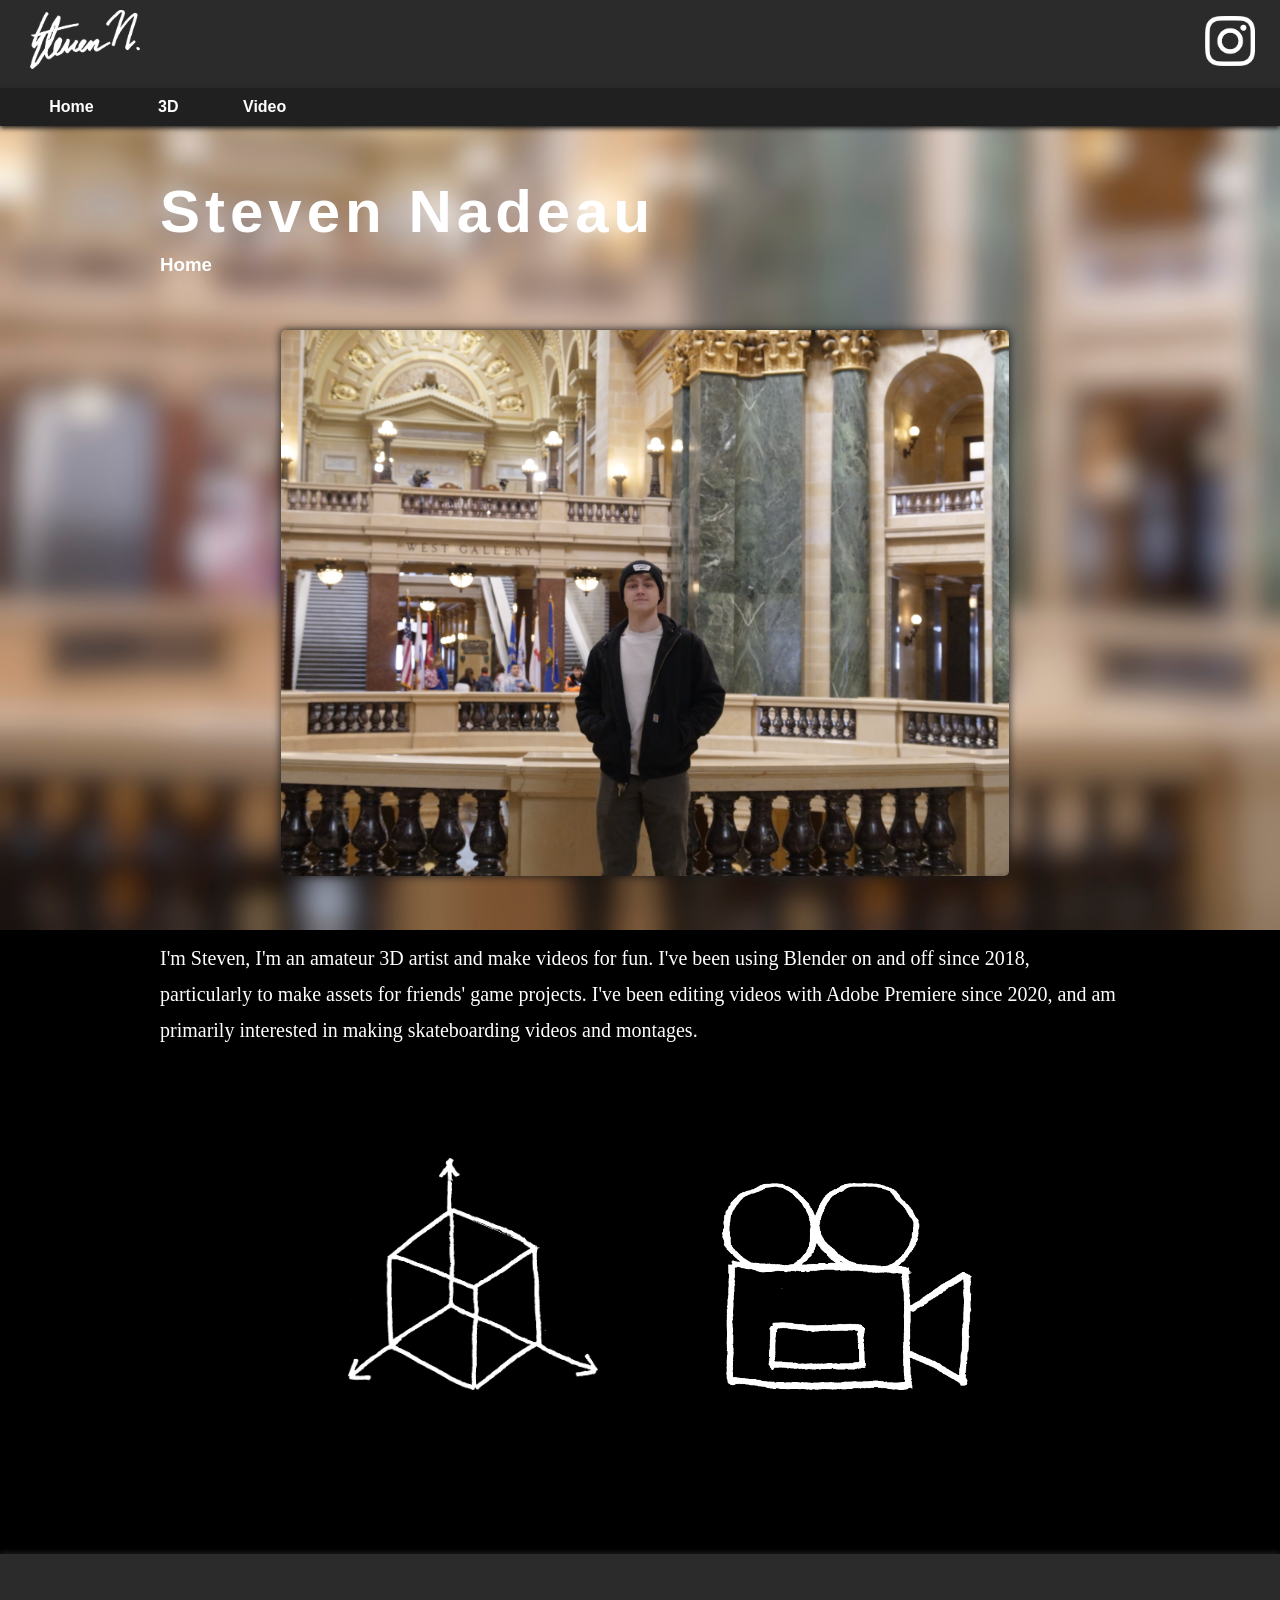
==== index.html @ 9f86519c "Add files via upload" ====
<!doctype html>
<html>
<head>
<meta charset="utf-8">
<title>Index</title>
<link href="css/stylesheet.css" type="text/css" rel="stylesheet"/>
<!--Get font from Google-->
</head>

<body class="page_home">
<!--Navbar-->
<div class="nav_top_bar">

	<div class="nav_top_buttons">
		<ul>
			<li><a href="https://www.instagram.com/cantaslope?igsh=d3NzeWwzNGs1cnVl&utm_source=qr" target="_blank"><img src="images/logo_instagram.png" alt="instagram logo link"/></a></li>
		</ul>
	</div>
	<div class="nav_top_logo glow_orange">
		<img src="images/signature.png" alt="logo"/>
	</div>
</div>
	
	<div class="nav"> 
		<ul>
			<li><a href="index.html">Home</a></li>
			<li><a href="showcase_3d.html">3D</a></li>
			<li><a href="showcase_video.html">Video</a></li>
		</ul>
	</div>

<div class="header">
	<h1>Steven Nadeau</h1>
	<h3>Home</h3>
</div>

<div class="frontpage_images">
	<div class="portrait">
	<img src="images/pic_steven.jpg" alt="Picture of Steven"/>
	</div>
</div>
	
<div class="about about_home_margin fade">
	<p>I'm Steven, I'm an amateur 3D artist and make videos for fun. I've been using Blender on and off since 2018, particularly to make assets for friends' game projects. I've been editing videos with Adobe Premiere since 2020, and am primarily interested in making skateboarding videos and montages.</p>
</div>

<div class="page_button_icons fade">
	<ul>
		<li><a href="showcase_3d.html"><img src="images/icon-3d.png" alt="3d icon"/></a></li>
		<li><a href="showcase_video.html"><img src="images/icon-video.png" alt="video icon"/></a></li>
	</ul>	
</div>

<div class="footer"></div>
</body>

</html>
---- css/stylesheet.css ----
@charset "utf-8";
/* CSS Document */

body{
	background-color: #000000;
	font-family: Gotham, "Helvetica Neue", Helvetica, Arial, "sans-serif";
	color: #000;
	width:100%;
	margin: 0px auto;
	padding: 0px;
	}

/*Home page body, with fixed background image*/
.page_home{
	background-image: url("../images/pic_steven_blurred.jpg");
	background-attachment: fixed;
	background-repeat:no-repeat;
	background-size:cover;
	background-position: center;
	min-height: 500px;	
	}

/*Navbar above buttons on default page*/
.nav_top_bar{
	background-color: #2B2B2B;
	width: 100%;
	padding: 0px;
	margin: auto;
	position: relative;
	}
.nav_top_bar div{
	display: inline;
	}
.nav_top_logo img{
	filter:invert(100%);
	width: 110px;
	height: auto;
	margin-left: 30px;
	margin-bottom: 15px;
	margin-top: 10px;
	}
.nav_top_buttons ul{
	list-style-type: none;
	display: inline;
	text-align: right;
	float: right;
	margin-bottom: -60px;
	}
.nav_top_buttons li{
	display: inline;
	padding: 10px;
	padding-right: 25px;
	}
.nav_top_buttons img{
	width: 50px;
	margin: auto;
	}
.nav_top_buttons img:hover{
	filter: invert(25%);
	transform: scale(1.1)
	}

/*Navbar buttons*/
.nav{
	z-index: 10;
	margin-left:auto;
	width: 100%;
	padding: 0px;
	margin: auto;
	position: sticky;
	top: 0;
	box-shadow: 0 2px 5px #1A1A1A;
	}
.nav ul{
	list-style-type: none;
	margin: 0;
	padding: 0;
	width: 98.5%;
	background-color: #212020;
	padding-left: 1.5%;
	}
.nav li{
	display: inline-block;
	padding: 10px;
	}
.nav a{
	border: 0px solid #000;
	padding: 20px;
	align-content: center;
	color:#FFFFFF;
	text-decoration: none;
	font-weight: 600;
	font-family: Gotham, "Helvetica Neue", Helvetica, Arial, "sans-serif";
	}
.nav li:hover{
	background-color: #353535;
	box-shadow: 0 0 10px #1A1A1A;
	}
.nav li:active{
	transform: scale(1.1)
	}

/*Page header, including name and page titles*/
.header{
	align-self: center;
	width: 960px;
	padding: 10px;
	margin: auto;
	margin-bottom: 15px;
	}
.header h1{
	color: #FFFFFF;
	letter-spacing: 5px;
	font-size: 60px;
	margin-bottom: -10px;
	}
.header h3{
	color: #FFFFFF;
	}

/*Main images displayed on front page*/
.frontpage_images{
	position: relative;
	width: 960px;
	padding: 10px;
	margin: auto;
	text-align: center;
	}
.portrait{
	z-index: 0;
	position: absolute;
	margin: auto;
	}
.portrait img{
	width: 75%;
	height: auto;
	box-shadow: 0 0 8px #1A1A1A;
	border-radius: 5px;
	}

/*About me box*/
.about {
	margin-top: 100px;
	margin-bottom: 100px;
	width: 960px;
	margin-right: auto;
	margin-left: auto;
	}
.about_home_margin{
	margin-top: 600px;
	}
.about p{
	font-size: 20px;
	line-height: 1.8em;
	font-family: Cambria, "Hoefler Text", "Liberation Serif", Times, "Times New Roman", "serif";
	color: white;
	}

/*3D and Video icon buttons*/
.page_button_icons{
	width: 960px;
	margin: 10px auto;
	margin-bottom: 100px;
	margin-top: -50px;
	text-align: center;
	}
.page_button_icons li{
	display: inline-block;
	padding: 60px;
	}
.page_button_icons a{
	font-family: Cambria, "Hoefler Text", "Liberation Serif", Times, "Times New Roman", "serif";
	color: #FFF;
	text-decoration: none;
	position: relative;
	}
.page_button_icons img{
	width: 250px;
	filter: invert(100%);
	}
.page_button_icons img:hover{
	transform: scale(1.1);
	filter: invert(75%);
	}

/*Configure body for video page*/
.page_video{
	background-image: url("../images/thumbnail_short_day_blurred.jpg");
	background-attachment: fixed;
	background-repeat:no-repeat;
	background-size:cover;
	background-position: center;
	min-height: 500px;
	}

/*Main showcase video*/
.page_video video{
	box-shadow: 0 0 8px #1A1A1A;
	border-radius: 5px;
	width: 720px;
	height: auto;
	vertical-align: middle;
	margin-bottom:-45px;
	}
.video_title{
	width: 60%;
	margin-bottom: 30px;
	filter: invert(100%)
	}

/*Video showcase with youtube iframe and */
.video_showcase{
	width: 90%;
	display: block;
	margin: auto;
	overflow: auto;
	}
.video_embed{
	width: 48%;
	height: 100%;
	display: inline-block;
	text-align: center;
	vertical-align: middle;
	margin-left: 5px;
	overflow-y: visible;
	}
.video_embed iframe{
	/*width: 840px;
	min-height: 472.5px;*/
	width: 90%;
	min-height: 350px;
	border-style: none;
	box-shadow: 0 0 8px #1A1A1A;
	border-radius: 5px;
	}
.video_desc{
	display: inline-block;
	width: 48%;
	margin-right: 5px;
	}
.desc_right{
	float: right;
	}
.desc_left{
	float: left;
	}
.video_desc p{
	font-size: 20px;
	line-height: 1.8em;
	font-family: Cambria, "Hoefler Text", "Liberation Serif", Times, "Times New Roman", "serif";
	color: white;
	text-align: justify;
	}
.video_desc h2{
	text-align: center;
	color: #FFFFFF;
	letter-spacing: 2px;
	font-size: 30px;
	}

/*Configure body for 3D page*/
.page_3d{
	background-image: url("../images/les_paul_1_blurred.png");
	background-attachment: fixed;
	background-repeat:no-repeat;
	background-size:cover;
	background-position: center;
	min-height: 500px;
	}
.sketchfab-embed-wrapper{
	text-align: center;
	margin: auto;
	margin-bottom: 30px;
	}
.sketchfab-embed-wrapper iframe{
	width: 860px;
	height: 500px;
	box-shadow: 0 0 8px #1A1A1A;
	border-radius: 5px;
	}
.model_showcase{
	width: 90%;
	display: block;
	margin: auto;
	overflow: auto;
	}
.model_image{
	width: 48%;
	height: 100%;
	display: inline-block;
	text-align: center;
	vertical-align: middle;
	margin-left: 5px;
	overflow-y: visible;
	}
.model_image img{
	width: 90%;
	min-height: auto;
	border-style: none;
	box-shadow: 0 0 8px #1A1A1A;
	border-radius: 5px;
	}
.model_image video{
	width: 85%;
	min-height: auto;
	border-style: none;
	box-shadow: 0 0 8px #1A1A1A;
	border-radius: 5px;
	margin-top: 20px;
	}
.model_desc{
	display: inline-block;
	width: 48%;
	margin-right: 5px;
	}
.desc_right{
	float: right;
	}
.model_desc p{
	font-size: 20px;
	line-height: 1.8em;
	font-family: Cambria, "Hoefler Text", "Liberation Serif", Times, "Times New Roman", "serif";
	color: white;
	text-align: justify;
	}
.model_desc h2{
	text-align: center;
	color: #FFFFFF;
	letter-spacing: 2px;
	font-size: 30px;
	}


/*White dividing line*/
.divider_white{
	display: block;
	text-align: center;
	margin: auto;
	margin-top: 75px;
	margin-bottom: 75px;
	background-color: white;
	height: 5px;
	width: 60%;
	box-shadow: 0px 0px 1px #1A1A1A;
	}

/*Page footer*/
.footer{
	width: 100%;
	display: block;
	text-align: center;
	margin: auto;
	background-color: #2B2B2B;
	height: 100px;
	box-shadow: 0 -2px 5px #1A1A1A;
	margin-top: 100px;
	}

/*Text fade in effect*/
@keyframes fade{
	0% {opacity: 0;}
	50% {opacity: 65;}
	100% {opacity: 100;}
}
.fade {
	animation: fade linear both;
	animation-timeline: view();
	animation-range: entry 10% cover 60%;
	}

/*Image glowing effect for logo*/
.glow_yellow img:hover{
	filter: invert(100%) drop-shadow(1px 1px 4px #FDC73D);
	}
.glow_green img:hover{
	filter: invert(100%) drop-shadow(1px 1px 4px #7CE14D);
	}
.glow_blue img:hover{
	filter: invert(100%) drop-shadow(1px 1px 4px #42B3FF);
	}
.glow_orange img:hover{
	filter: invert(100%) drop-shadow(1px 1px 4px #EA6E00);
	}

/*Display div borders in red and blue for development*/
.border_display_red{
	border-style: solid;
	border-width: 2px;
	border-color: crimson;
	}
.border_display_blue{
	border-style: solid;
	border-width: 2px;
	border-color: cornflowerblue;
	}
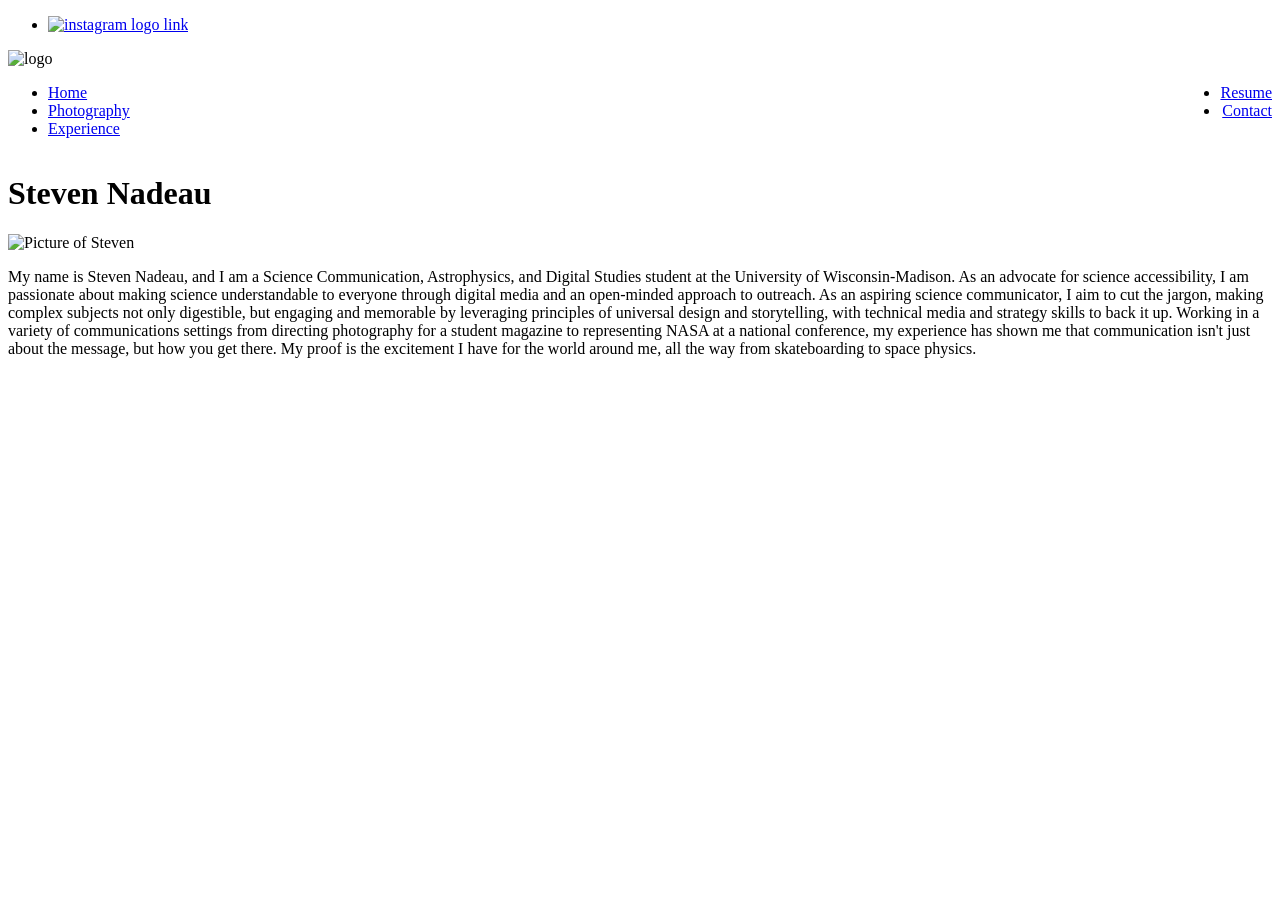
==== commit 3176d55f: "Add files via upload" ====
--- a/index.html
+++ b/index.html
@@ -13,7 +13,7 @@
 
 	<div class="nav_top_buttons">
 		<ul>
-			<li><a href="https://www.instagram.com/cantaslope?igsh=d3NzeWwzNGs1cnVl&utm_source=qr" target="_blank"><img src="images/logo_instagram.png" alt="instagram logo link"/></a></li>
+			<li><a href="https://www.linkedin.com/in/steven-a-nadeau" target="_blank"><img src="images/logo_linkedin.png" alt="instagram logo link"/></a></li>
 		</ul>
 	</div>
 	<div class="nav_top_logo glow_orange">
@@ -21,34 +21,36 @@
 	</div>
 </div>
 	
-	<div class="nav"> 
-		<ul>
+	<div class="nav" style="display: flex; justify-content: space-between;"> 
+		<ul style="text-align: left">
 			<li><a href="index.html">Home</a></li>
-			<li><a href="showcase_3d.html">3D</a></li>
-			<li><a href="showcase_video.html">Video</a></li>
+			<li><a href="page_gallery_photo.html">Photography</a></li>
+			<li><a href="page_experience.html">Experience</a></li>
+		</ul>
+		<ul style="text-align: right; ">
+			<li><a href="page_resume.html">Resume</a></li>
+			<li><a href="page_contact.html">Contact</a></li>
 		</ul>
 	</div>
 
 <div class="header">
 	<h1>Steven Nadeau</h1>
-	<h3>Home</h3>
 </div>
 
-<div class="frontpage_images">
-	<div class="portrait">
-	<img src="images/pic_steven.jpg" alt="Picture of Steven"/>
+<div class="hero">
+	<div class="frontpage_images">
+		<div class="portrait">
+		<img src="images/pic_steven.jpg" alt="Picture of Steven"/>
+		</div>
 	</div>
-</div>
-	
-<div class="about about_home_margin fade">
-	<p>I'm Steven, I'm an amateur 3D artist and make videos for fun. I've been using Blender on and off since 2018, particularly to make assets for friends' game projects. I've been editing videos with Adobe Premiere since 2020, and am primarily interested in making skateboarding videos and montages.</p>
-</div>
-
-<div class="page_button_icons fade">
-	<ul>
-		<li><a href="showcase_3d.html"><img src="images/icon-3d.png" alt="3d icon"/></a></li>
-		<li><a href="showcase_video.html"><img src="images/icon-video.png" alt="video icon"/></a></li>
-	</ul>	
+		
+	<div class="about fade">
+		<p>
+			My name is Steven Nadeau, and I am a Science Communication, Astrophysics, and Digital Studies student at the University of Wisconsin-Madison.
+			As an advocate for science accessibility, I am passionate about making science understandable to everyone through digital media and an open-minded approach to outreach. As an aspiring science communicator, I aim to cut the jargon, making complex subjects not only digestible, but engaging and memorable by leveraging principles of universal design and storytelling, with technical media and strategy skills to back it up.
+			Working in a variety of communications settings from directing photography for a student magazine to representing NASA at a national conference, my experience has shown me that communication isn't just about the message, but how you get there. My proof is the excitement I have for the world around me, all the way from skateboarding to space physics.
+		</p>
+	</div>
 </div>
 
 <div class="footer"></div>
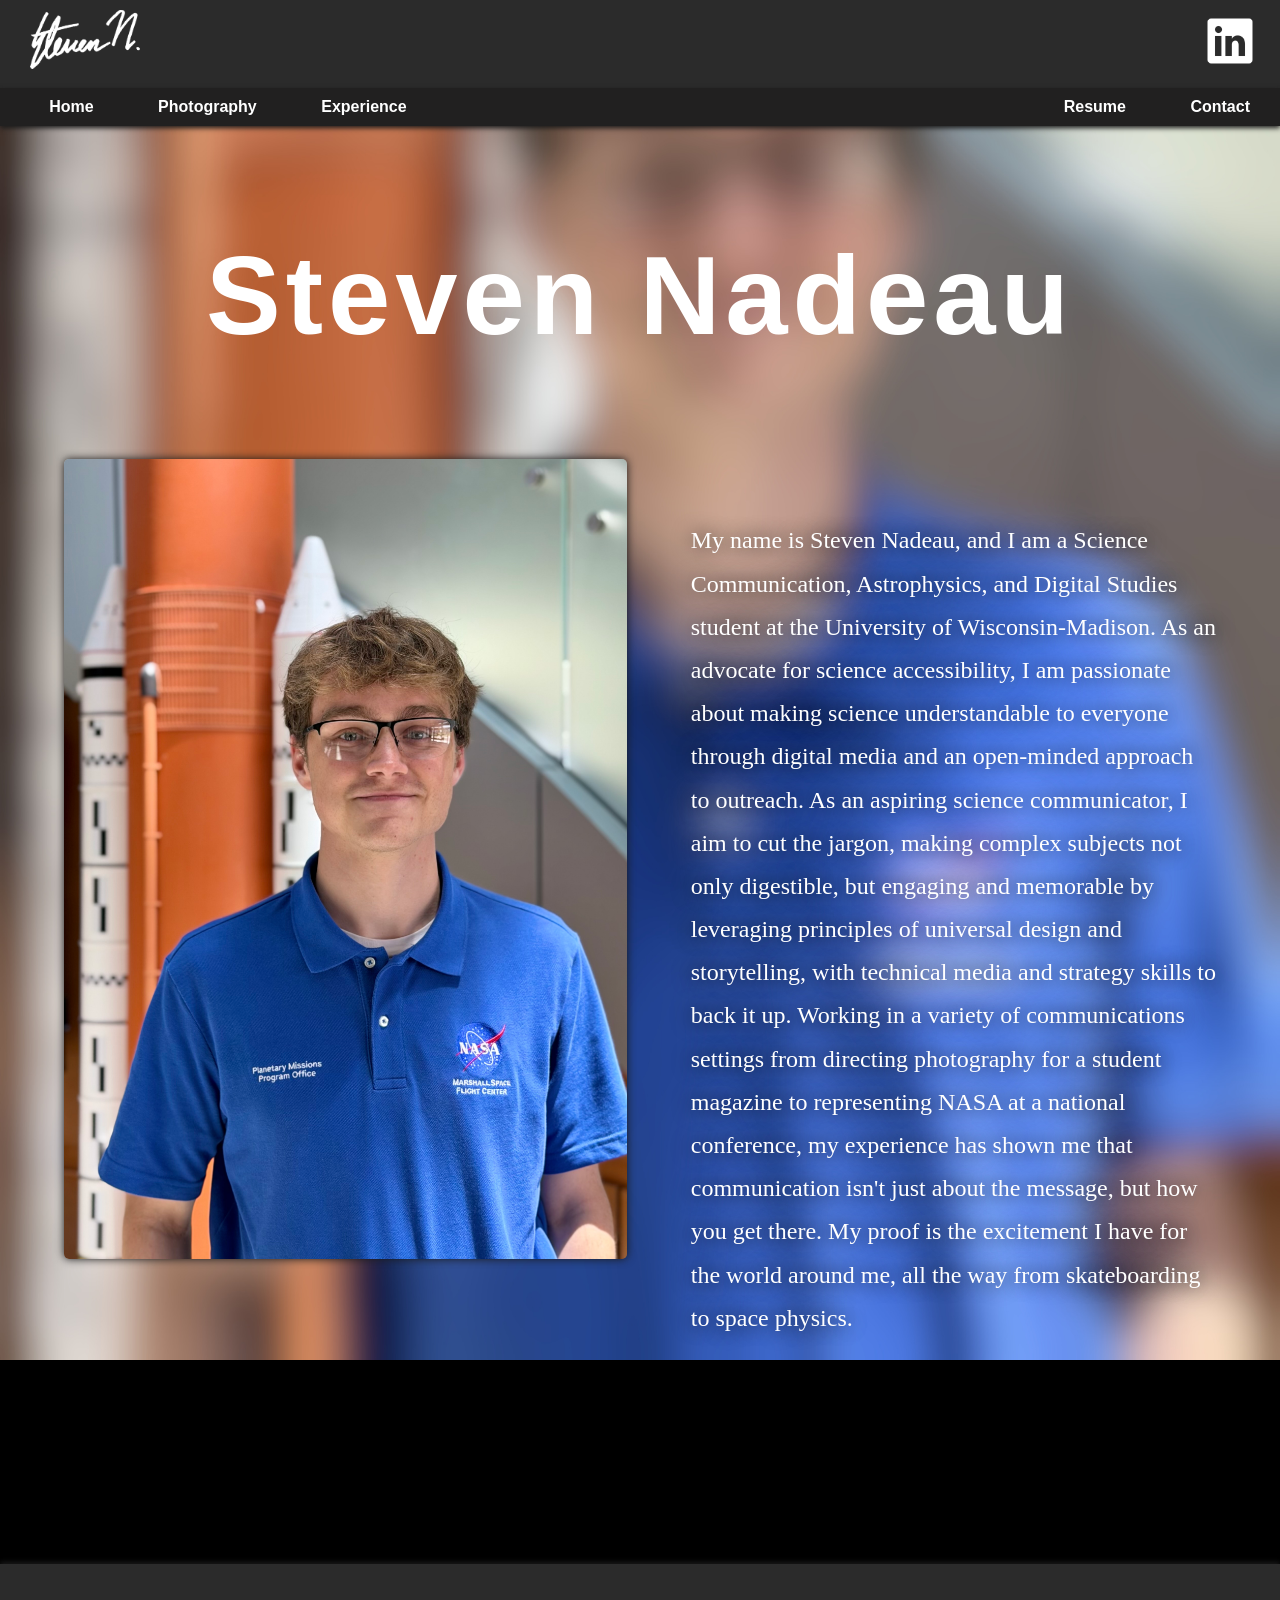
==== commit a6b8c8e5: "update alternative image text" ====
--- a/index.html
+++ b/index.html
@@ -13,11 +13,11 @@
 
 	<div class="nav_top_buttons">
 		<ul>
-			<li><a href="https://www.linkedin.com/in/steven-a-nadeau" target="_blank"><img src="images/logo_linkedin.png" alt="instagram logo link"/></a></li>
+			<li><a href="https://www.linkedin.com/in/steven-a-nadeau" target="_blank"><img src="images/logo_linkedin.png" alt="Linkedin logo link"/></a></li>
 		</ul>
 	</div>
 	<div class="nav_top_logo glow_orange">
-		<img src="images/signature.png" alt="logo"/>
+		<img src="images/signature.png" alt="Steven's signature"/>
 	</div>
 </div>
 	
--- a/css/stylesheet.css
+++ b/css/stylesheet.css
@@ -0,0 +1,462 @@
+@charset "utf-8";
+/* CSS Document */
+
+body{
+	background-color: #000000;
+	font-family: Gotham, "Helvetica Neue", Helvetica, Arial, "sans-serif";
+	color: #000;
+	width:100%;
+	margin: 0px auto;
+	padding: 0px;
+	}
+
+/*Home page body, with fixed background image*/
+.page_home{
+	background-image: url("../images/pic_steven_blurred.jpg");
+	background-attachment: fixed;
+	background-repeat:no-repeat;
+	background-size:cover;
+	background-position: center;
+	min-height: 500px;	
+	}
+
+/*Navbar above buttons on default page*/
+.nav_top_bar{
+	background-color: #2B2B2B;
+	width: 100%;
+	padding: 0px;
+	margin: auto;
+	position: relative;
+	}
+.nav_top_bar div{
+	display: inline;
+	}
+.nav_top_logo img{
+	filter:invert(100%);
+	width: 110px;
+	height: auto;
+	margin-left: 30px;
+	margin-bottom: 15px;
+	margin-top: 10px;
+	}
+.nav_top_buttons ul{
+	list-style-type: none;
+	display: inline;
+	text-align: right;
+	float: right;
+	margin-bottom: -60px;
+	}
+.nav_top_buttons li{
+	display: inline;
+	padding: 10px;
+	padding-right: 25px;
+	}
+.nav_top_buttons img{
+	width: 50px;
+	margin: auto;
+	}
+.nav_top_buttons img:hover{
+	filter: invert(25%);
+	transform: scale(1.1)
+	}
+
+/*Navbar buttons*/
+.nav{
+	z-index: 10;
+	margin-left:auto;
+	width: 100%;
+	padding: 0px;
+	margin: auto;
+	position: sticky;
+	top: 0;
+	box-shadow: 0 2px 5px #1A1A1A;
+	}
+.nav ul{
+	list-style-type: none;
+	margin: 0;
+	padding: 0;
+	width: 98.5%;
+	background-color: #212020;
+	padding-left: 1.5%;
+	}
+.nav li{
+	display: inline-block;
+	padding: 10px;
+	}
+.nav a{
+	border: 0px solid #000;
+	padding: 20px;
+	align-content: center;
+	color:#FFFFFF;
+	text-decoration: none;
+	font-weight: 600;
+	font-family: Gotham, "Helvetica Neue", Helvetica, Arial, "sans-serif";
+	}
+.nav li:hover{
+	background-color: #353535;
+	box-shadow: 0 0 10px #1A1A1A;
+	}
+.nav li:active{
+	transform: scale(1.1)
+	}
+
+/*Page header, including name and page titles*/
+.header{
+	align-self: center;
+	width: 960px;
+	padding: 30px;
+	margin: auto;
+	margin-bottom: 15px;
+	}
+.header h1{
+	color: #FFFFFF;
+	letter-spacing: 5px;
+	font-size: 7rem;
+	margin-bottom: -10px;
+	align-self: center;
+	text-align: center;
+	}
+.header h3{
+	color: #FFFFFF;
+	font-size: 5rem;
+	align-self: center;
+	text-align: center;
+	}
+
+.hero{
+	display: flex;
+	width: 100%;
+}
+/*Main images displayed on front page*/
+.frontpage_images{
+	position: relative;
+	width: 960px;
+	padding: 0px;
+	margin: 5%;
+	text-align: center;
+	}
+.portrait{
+	z-index: 0;
+	position: absolute;
+	margin: auto;
+	}
+.portrait img{
+	width: 100%;
+	height: 800px;
+	box-shadow: 0 0 8px #1A1A1A;
+	border-radius: 5px;
+	}
+
+/*About me box*/
+.about {
+	margin-top: 100px;
+	margin-bottom: 100px;
+	width: 70%;
+	margin-right: 5%;
+	margin-left: 0;
+	}
+
+.about p{
+	font-size: 1.5rem;
+	line-height: 1.8em;
+	font-family: Cambria, "Hoefler Text", "Liberation Serif", Times, "Times New Roman", "serif";
+	color: white;
+	text-shadow: 0px 0px 20px rgba(0, 0, 0.944);
+	}
+
+/*3D and Video icon buttons*/
+.page_button_icons{
+	display: grid;
+	/* Creates 3 columns of equal width; adjusts automatically */
+	grid-template-columns: repeat(2, 1fr); 
+	list-style: none;
+	padding: 0;
+	margin: 0;
+	grid-gap: 15px;
+	}
+.page_button_icons a{
+	font-family: Cambria, "Hoefler Text", "Liberation Serif", Times, "Times New Roman", "serif";
+	color: #FFF;
+	text-decoration: none;
+	position: relative;
+	}
+.page_button_icons img{
+	width: 100%;
+	filter: invert(100%);
+	}
+.page_button_icons img:hover{
+	transform: scale(1.1);
+	filter: invert(75%);
+	}
+
+/*Configure body for video page*/
+.page_video{
+	background-image: url("../images/thumbnail_short_day_blurred.jpg");
+	background-attachment: fixed;
+	background-repeat:no-repeat;
+	background-size:cover;
+	background-position: center;
+	min-height: 500px;
+	}
+
+/*Main showcase video*/
+.page_video video{
+	box-shadow: 0 0 8px #1A1A1A;
+	border-radius: 5px;
+	width: 720px;
+	height: auto;
+	vertical-align: middle;
+	margin-bottom:-45px;
+	}
+.video_title{
+	width: 60%;
+	margin-bottom: 30px;
+	filter: invert(100%)
+	}
+
+/*Video showcase with youtube iframe and */
+.video_showcase{
+	width: 90%;
+	display: block;
+	margin: auto;
+	overflow: auto;
+	}
+.video_embed{
+	width: 48%;
+	height: 100%;
+	display: inline-block;
+	text-align: center;
+	vertical-align: middle;
+	margin-left: 5px;
+	overflow-y: visible;
+	}
+.video_embed iframe{
+	/*width: 840px;
+	min-height: 472.5px;*/
+	width: 90%;
+	min-height: 350px;
+	border-style: none;
+	box-shadow: 0 0 8px #1A1A1A;
+	border-radius: 5px;
+	}
+.video_desc{
+	display: inline-block;
+	width: 48%;
+	margin-right: 5px;
+	}
+.desc_right{
+	float: right;
+	}
+.desc_left{
+	float: left;
+	}
+.video_desc p{
+	font-size: 20px;
+	line-height: 1.8em;
+	font-family: Cambria, "Hoefler Text", "Liberation Serif", Times, "Times New Roman", "serif";
+	color: white;
+	text-align: justify;
+	}
+.video_desc h2{
+	text-align: center;
+	color: #FFFFFF;
+	letter-spacing: 2px;
+	font-size: 30px;
+	}
+
+/*Configure body for 3D page*/
+.page_photo{
+	background-color: rgb(18, 18, 18);
+	background-attachment: fixed;
+	background-repeat:no-repeat;
+	background-size:cover;
+	background-position: center;
+	min-height: 500px;
+	}
+
+.photo_showcase{
+	width: 90%;
+	height: 100%;
+	display: flex;
+	margin: auto;
+	overflow: auto;
+	}
+.photo_image{
+	/*width: 47%;
+	height: 100%;
+	display: inline-block;
+	text-align: center;
+	vertical-align: middle;
+	margin-left: 5px;
+	overflow-y: visible;*/
+	display: flex;
+  	flex-wrap: wrap; /* Allows photos to flow to the next line */
+  	gap: 16px;
+	}
+.photo_image img{
+	/*width: 95%;
+	min-height: auto;
+	border-style: none;
+	box-shadow: 0 0 8px #1A1A1A;
+	border-radius: 5px;*/
+	flex-grow: 1;
+  	height: 200px; /* Constant height allows varying widths */
+  	object-fit: cover;
+	}
+
+
+.media-container {
+	display: flex;
+	flex-wrap: wrap;
+	columns: 200px;
+    column-gap: 1.5rem;
+    height: 100%;
+	width: 1220px;
+    /*max-width: 1300px;*/
+    margin: 0 auto;
+	justify-content: center;
+}
+
+.photo_desc {
+    padding: 1.5rem;
+    display: flex;
+    flex-direction: column;
+    justify-content: center;
+    /* Optional: fixed height to align perfectly with images */
+	margin: 1%;
+	margin-top: -5%;
+	margin-left: 0;
+	height: 300px;
+    width: 500px;
+    object-fit: contain;
+	}
+
+.photo_desc h2 {
+    font-size: 1.4rem;
+    color: #ffffff;
+    margin-bottom: 0.75rem;
+    padding-bottom: 0.25rem;
+	justify-content: center;
+}
+
+.photo_desc p {
+    color: #c0c0d0;
+    font-size: 1.15rem;
+    line-height: 1.5;
+}
+
+/* Prevent elements from breaking mid-column */
+.media-container img,
+.photo_desc {
+    break-inside: avoid;
+    margin-bottom: 1.5rem; /* Creates vertical spacing between items */
+    /*height: auto;*/
+    display: block;
+}
+
+.media-container img {
+	height: 300px;
+    width: auto;
+	/*flex-grow: 1;*/
+    object-fit: contain;
+    border-radius: 8px;
+    transition: transform 0.3s ease, box-shadow 0.3s ease;
+	position: relative;
+}
+
+.image_solo{
+	display: flex;
+	flex-wrap: wrap;
+	columns: 200px;
+    column-gap: 1.5rem;
+    height: 100%;
+	width: 1200px;
+    /*max-width: 1300px;*/
+    margin: 0 auto;
+	justify-content: center;
+}
+
+.image_solo img{
+	height: 800px;
+    width: auto;
+	/*flex-grow: 1;*/
+    object-fit: contain;
+    border-radius: 8px;
+	position: relative;
+}
+
+.media-container img:hover{
+	box-shadow: #060606 0px 13px 27px -5px, #060606 0px 8px 16px -8px;
+	/*margin: calc(10%/6);*/
+	cursor: pointer;
+	z-index: 9999;
+	transform: scale(175%);
+	/* for images on the most left, use a positive value */
+	/* ensures all images on the most left moves slightly to the right so the pictures won't overflowed when zoomed in*/
+}
+
+
+/*White dividing line*/
+.divider_white{
+	display: block;
+	text-align: center;
+	margin: auto;
+	margin-top: 75px;
+	margin-bottom: 75px;
+	background-color: white;
+	height: 5px;
+	width: 60%;
+	box-shadow: 0px 0px 1px #1A1A1A;
+	}
+
+/*Page footer*/
+.footer{
+	width: 100%;
+	display: block;
+	text-align: center;
+	margin: auto;
+	background-color: #2B2B2B;
+	height: 100px;
+	box-shadow: 0 -2px 5px #1A1A1A;
+	margin-top: 100px;
+	}
+
+/*Text fade in effect*/
+@keyframes fade{
+	0% {opacity: 0;}
+	50% {opacity: 65;}
+	100% {opacity: 100;}
+}
+.fade {
+	animation: fade linear both;
+	animation-timeline: view();
+	animation-range: entry 10% cover 60%;
+	}
+
+/*Image glowing effect for logo*/
+.glow_yellow img:hover{
+	filter: invert(100%) drop-shadow(1px 1px 4px #FDC73D);
+	}
+.glow_green img:hover{
+	filter: invert(100%) drop-shadow(1px 1px 4px #7CE14D);
+	}
+.glow_blue img:hover{
+	filter: invert(100%) drop-shadow(1px 1px 4px #42B3FF);
+	}
+.glow_orange img:hover{
+	filter: invert(100%) drop-shadow(1px 1px 4px #EA6E00);
+	}
+
+.pdf-frame { width: 500px; height: 700px; border: none; }
+
+/*Display div borders in red and blue for development*/
+.border_display_red{
+	border-style: solid;
+	border-width: 2px;
+	border-color: crimson;
+	}
+.border_display_blue{
+	border-style: solid;
+	border-width: 2px;
+	border-color: cornflowerblue;
+	}
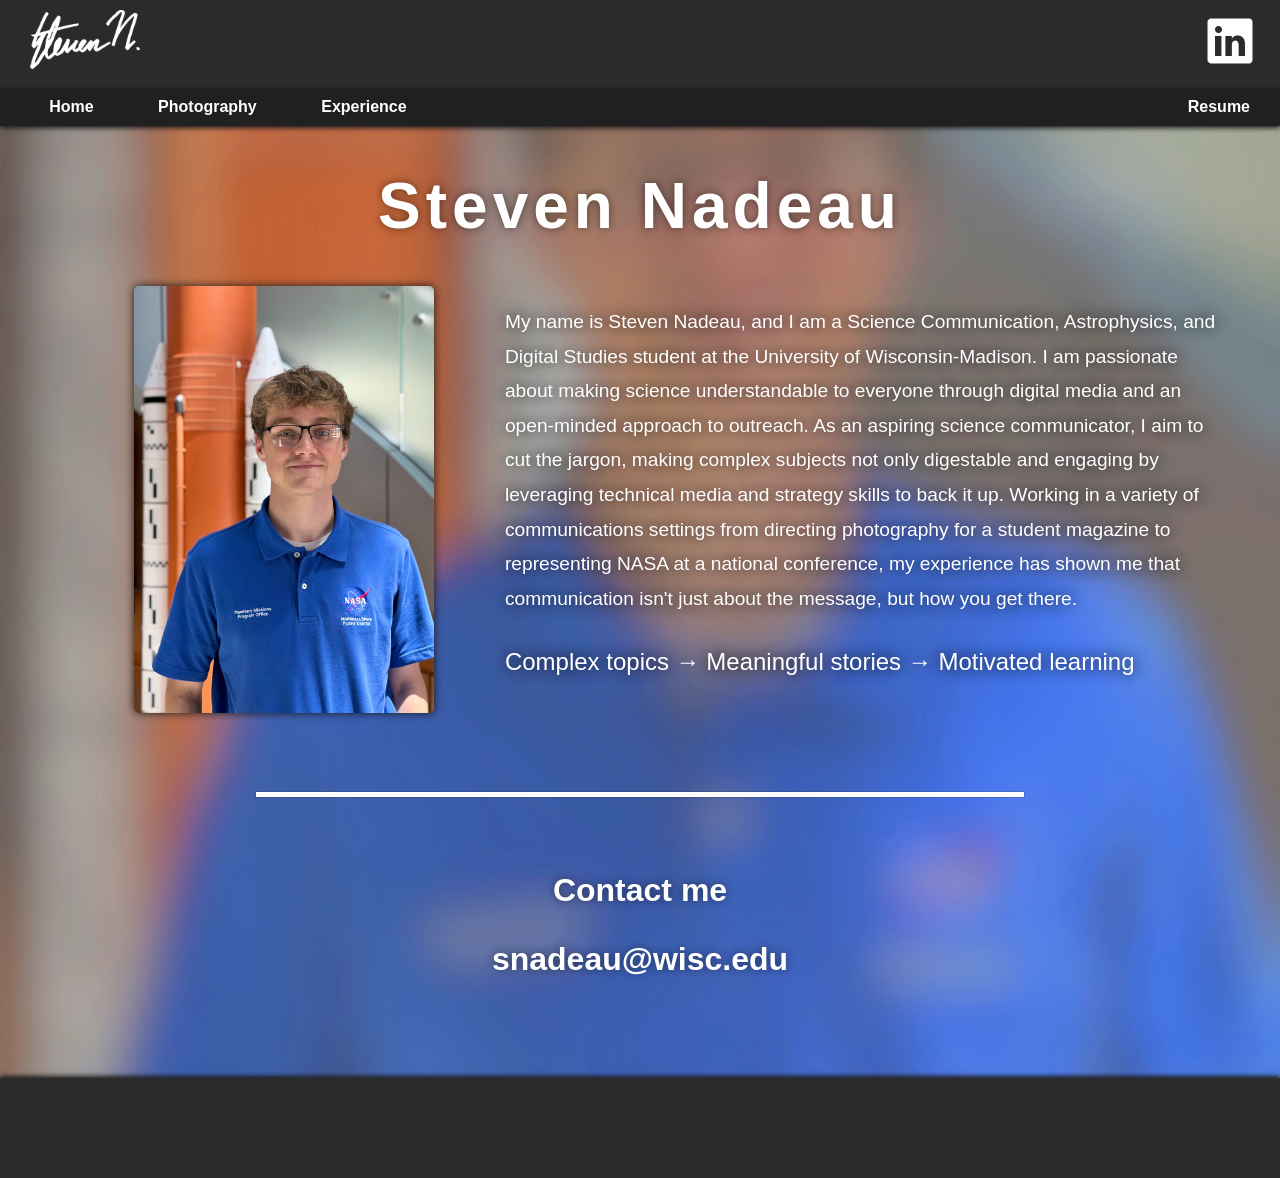
==== commit d06f4c52: "Final update for CA605" ====
--- a/index.html
+++ b/index.html
@@ -1,59 +1,68 @@
-<!doctype html>
-<html>
-<head>
-<meta charset="utf-8">
-<title>Index</title>
-<link href="css/stylesheet.css" type="text/css" rel="stylesheet"/>
-<!--Get font from Google-->
-</head>
-
-<body class="page_home">
-<!--Navbar-->
-<div class="nav_top_bar">
-
-	<div class="nav_top_buttons">
-		<ul>
-			<li><a href="https://www.linkedin.com/in/steven-a-nadeau" target="_blank"><img src="images/logo_linkedin.png" alt="Linkedin logo link"/></a></li>
-		</ul>
-	</div>
-	<div class="nav_top_logo glow_orange">
-		<img src="images/signature.png" alt="Steven's signature"/>
-	</div>
-</div>
-	
-	<div class="nav" style="display: flex; justify-content: space-between;"> 
-		<ul style="text-align: left">
-			<li><a href="index.html">Home</a></li>
-			<li><a href="page_gallery_photo.html">Photography</a></li>
-			<li><a href="page_experience.html">Experience</a></li>
-		</ul>
-		<ul style="text-align: right; ">
-			<li><a href="page_resume.html">Resume</a></li>
-			<li><a href="page_contact.html">Contact</a></li>
-		</ul>
-	</div>
-
-<div class="header">
-	<h1>Steven Nadeau</h1>
-</div>
-
-<div class="hero">
-	<div class="frontpage_images">
-		<div class="portrait">
-		<img src="images/pic_steven.jpg" alt="Picture of Steven"/>
-		</div>
-	</div>
-		
-	<div class="about fade">
-		<p>
-			My name is Steven Nadeau, and I am a Science Communication, Astrophysics, and Digital Studies student at the University of Wisconsin-Madison.
-			As an advocate for science accessibility, I am passionate about making science understandable to everyone through digital media and an open-minded approach to outreach. As an aspiring science communicator, I aim to cut the jargon, making complex subjects not only digestible, but engaging and memorable by leveraging principles of universal design and storytelling, with technical media and strategy skills to back it up.
-			Working in a variety of communications settings from directing photography for a student magazine to representing NASA at a national conference, my experience has shown me that communication isn't just about the message, but how you get there. My proof is the excitement I have for the world around me, all the way from skateboarding to space physics.
-		</p>
-	</div>
-</div>
-
-<div class="footer"></div>
-</body>
-
-</html>
+<!doctype html>
+<html>
+<head>
+<meta charset="utf-8">
+<title>Index</title>
+<link href="css/stylesheet.css" type="text/css" rel="stylesheet"/>
+<!--Get font from Google-->
+</head>
+
+<body class="page_home">
+<!--Navbar-->
+<div class="nav_top_bar">
+
+	<div class="nav_top_buttons">
+		<ul>
+			<li><a href="https://www.linkedin.com/in/steven-a-nadeau" target="_blank"><img src="images/logo_linkedin.png" alt="Linkedin logo link"/></a></li>
+		</ul>
+	</div>
+	<div class="nav_top_logo glow_orange">
+		<img src="images/signature.png" alt="Steven's signature"/>
+	</div>
+</div>
+	
+	<div class="nav" style="display: flex; justify-content: space-between;"> 
+		<ul style="text-align: left">
+			<li><a href="index.html">Home</a></li>
+			<li><a href="page_gallery_photo.html">Photography</a></li>
+			<li><a href="page_experience.html">Experience</a></li>
+		</ul>
+		<ul style="text-align: right; ">
+			<li><a href="page_resume.html">Resume</a></li>
+		</ul>
+	</div>
+
+<div class="header">
+	<h1 style="text-shadow: 0px 0px 10px rgba(0, 0, 1, 0.496);
+">Steven Nadeau</h1>
+</div>
+
+<div class="hero">
+	<div class="frontpage_images">
+		<img src="images/pic_steven.jpg" alt="Picture of Steven"/>
+	</div>
+		
+	<div class="about fade">
+		<p>
+			My name is Steven Nadeau, and I am a Science Communication, Astrophysics, and Digital Studies student at the University of Wisconsin-Madison.
+			I am passionate about making science understandable to everyone through digital media and an open-minded approach to outreach.
+			As an aspiring science communicator, I aim to cut the jargon, making complex subjects not only digestable and engaging by leveraging technical media and strategy skills to back it up.
+			Working in a variety of communications settings from directing photography for a student magazine to representing NASA at a national conference, my experience has shown me that communication isn't just about the message, but how you get there.
+		</p>
+		<p style="font-size: 1.5rem">
+			Complex topics → Meaningful stories → Motivated learning
+		</p>
+	</div>
+</div>
+
+<div class="divider_white fade"></div>
+
+<div class="header fade">
+	<h3 style="text-shadow: 0px 0px 10px rgba(0, 0, 1, 0.496)">Contact me</h1>
+    <h3 style="text-shadow: 0px 0px 10px rgba(0, 0, 1, 0.496)">snadeau@wisc.edu</h3>
+</div>
+
+<div class="footer"></div>
+</body>
+
+</html>
--- a/css/stylesheet.css
+++ b/css/stylesheet.css
@@ -1,462 +1,450 @@
-@charset "utf-8";
-/* CSS Document */
-
-body{
-	background-color: #000000;
-	font-family: Gotham, "Helvetica Neue", Helvetica, Arial, "sans-serif";
-	color: #000;
-	width:100%;
-	margin: 0px auto;
-	padding: 0px;
-	}
-
-/*Home page body, with fixed background image*/
-.page_home{
-	background-image: url("../images/pic_steven_blurred.jpg");
-	background-attachment: fixed;
-	background-repeat:no-repeat;
-	background-size:cover;
-	background-position: center;
-	min-height: 500px;	
-	}
-
-/*Navbar above buttons on default page*/
-.nav_top_bar{
-	background-color: #2B2B2B;
-	width: 100%;
-	padding: 0px;
-	margin: auto;
-	position: relative;
-	}
-.nav_top_bar div{
-	display: inline;
-	}
-.nav_top_logo img{
-	filter:invert(100%);
-	width: 110px;
-	height: auto;
-	margin-left: 30px;
-	margin-bottom: 15px;
-	margin-top: 10px;
-	}
-.nav_top_buttons ul{
-	list-style-type: none;
-	display: inline;
-	text-align: right;
-	float: right;
-	margin-bottom: -60px;
-	}
-.nav_top_buttons li{
-	display: inline;
-	padding: 10px;
-	padding-right: 25px;
-	}
-.nav_top_buttons img{
-	width: 50px;
-	margin: auto;
-	}
-.nav_top_buttons img:hover{
-	filter: invert(25%);
-	transform: scale(1.1)
-	}
-
-/*Navbar buttons*/
-.nav{
-	z-index: 10;
-	margin-left:auto;
-	width: 100%;
-	padding: 0px;
-	margin: auto;
-	position: sticky;
-	top: 0;
-	box-shadow: 0 2px 5px #1A1A1A;
-	}
-.nav ul{
-	list-style-type: none;
-	margin: 0;
-	padding: 0;
-	width: 98.5%;
-	background-color: #212020;
-	padding-left: 1.5%;
-	}
-.nav li{
-	display: inline-block;
-	padding: 10px;
-	}
-.nav a{
-	border: 0px solid #000;
-	padding: 20px;
-	align-content: center;
-	color:#FFFFFF;
-	text-decoration: none;
-	font-weight: 600;
-	font-family: Gotham, "Helvetica Neue", Helvetica, Arial, "sans-serif";
-	}
-.nav li:hover{
-	background-color: #353535;
-	box-shadow: 0 0 10px #1A1A1A;
-	}
-.nav li:active{
-	transform: scale(1.1)
-	}
-
-/*Page header, including name and page titles*/
-.header{
-	align-self: center;
-	width: 960px;
-	padding: 30px;
-	margin: auto;
-	margin-bottom: 15px;
-	}
-.header h1{
-	color: #FFFFFF;
-	letter-spacing: 5px;
-	font-size: 7rem;
-	margin-bottom: -10px;
-	align-self: center;
-	text-align: center;
-	}
-.header h3{
-	color: #FFFFFF;
-	font-size: 5rem;
-	align-self: center;
-	text-align: center;
-	}
-
-.hero{
-	display: flex;
-	width: 100%;
-}
-/*Main images displayed on front page*/
-.frontpage_images{
-	position: relative;
-	width: 960px;
-	padding: 0px;
-	margin: 5%;
-	text-align: center;
-	}
-.portrait{
-	z-index: 0;
-	position: absolute;
-	margin: auto;
-	}
-.portrait img{
-	width: 100%;
-	height: 800px;
-	box-shadow: 0 0 8px #1A1A1A;
-	border-radius: 5px;
-	}
-
-/*About me box*/
-.about {
-	margin-top: 100px;
-	margin-bottom: 100px;
-	width: 70%;
-	margin-right: 5%;
-	margin-left: 0;
-	}
-
-.about p{
-	font-size: 1.5rem;
-	line-height: 1.8em;
-	font-family: Cambria, "Hoefler Text", "Liberation Serif", Times, "Times New Roman", "serif";
-	color: white;
-	text-shadow: 0px 0px 20px rgba(0, 0, 0.944);
-	}
-
-/*3D and Video icon buttons*/
-.page_button_icons{
-	display: grid;
-	/* Creates 3 columns of equal width; adjusts automatically */
-	grid-template-columns: repeat(2, 1fr); 
-	list-style: none;
-	padding: 0;
-	margin: 0;
-	grid-gap: 15px;
-	}
-.page_button_icons a{
-	font-family: Cambria, "Hoefler Text", "Liberation Serif", Times, "Times New Roman", "serif";
-	color: #FFF;
-	text-decoration: none;
-	position: relative;
-	}
-.page_button_icons img{
-	width: 100%;
-	filter: invert(100%);
-	}
-.page_button_icons img:hover{
-	transform: scale(1.1);
-	filter: invert(75%);
-	}
-
-/*Configure body for video page*/
-.page_video{
-	background-image: url("../images/thumbnail_short_day_blurred.jpg");
-	background-attachment: fixed;
-	background-repeat:no-repeat;
-	background-size:cover;
-	background-position: center;
-	min-height: 500px;
-	}
-
-/*Main showcase video*/
-.page_video video{
-	box-shadow: 0 0 8px #1A1A1A;
-	border-radius: 5px;
-	width: 720px;
-	height: auto;
-	vertical-align: middle;
-	margin-bottom:-45px;
-	}
-.video_title{
-	width: 60%;
-	margin-bottom: 30px;
-	filter: invert(100%)
-	}
-
-/*Video showcase with youtube iframe and */
-.video_showcase{
-	width: 90%;
-	display: block;
-	margin: auto;
-	overflow: auto;
-	}
-.video_embed{
-	width: 48%;
-	height: 100%;
-	display: inline-block;
-	text-align: center;
-	vertical-align: middle;
-	margin-left: 5px;
-	overflow-y: visible;
-	}
-.video_embed iframe{
-	/*width: 840px;
-	min-height: 472.5px;*/
-	width: 90%;
-	min-height: 350px;
-	border-style: none;
-	box-shadow: 0 0 8px #1A1A1A;
-	border-radius: 5px;
-	}
-.video_desc{
-	display: inline-block;
-	width: 48%;
-	margin-right: 5px;
-	}
-.desc_right{
-	float: right;
-	}
-.desc_left{
-	float: left;
-	}
-.video_desc p{
-	font-size: 20px;
-	line-height: 1.8em;
-	font-family: Cambria, "Hoefler Text", "Liberation Serif", Times, "Times New Roman", "serif";
-	color: white;
-	text-align: justify;
-	}
-.video_desc h2{
-	text-align: center;
-	color: #FFFFFF;
-	letter-spacing: 2px;
-	font-size: 30px;
-	}
-
-/*Configure body for 3D page*/
-.page_photo{
-	background-color: rgb(18, 18, 18);
-	background-attachment: fixed;
-	background-repeat:no-repeat;
-	background-size:cover;
-	background-position: center;
-	min-height: 500px;
-	}
-
-.photo_showcase{
-	width: 90%;
-	height: 100%;
-	display: flex;
-	margin: auto;
-	overflow: auto;
-	}
-.photo_image{
-	/*width: 47%;
-	height: 100%;
-	display: inline-block;
-	text-align: center;
-	vertical-align: middle;
-	margin-left: 5px;
-	overflow-y: visible;*/
-	display: flex;
-  	flex-wrap: wrap; /* Allows photos to flow to the next line */
-  	gap: 16px;
-	}
-.photo_image img{
-	/*width: 95%;
-	min-height: auto;
-	border-style: none;
-	box-shadow: 0 0 8px #1A1A1A;
-	border-radius: 5px;*/
-	flex-grow: 1;
-  	height: 200px; /* Constant height allows varying widths */
-  	object-fit: cover;
-	}
-
-
-.media-container {
-	display: flex;
-	flex-wrap: wrap;
-	columns: 200px;
-    column-gap: 1.5rem;
-    height: 100%;
-	width: 1220px;
-    /*max-width: 1300px;*/
-    margin: 0 auto;
-	justify-content: center;
-}
-
-.photo_desc {
-    padding: 1.5rem;
-    display: flex;
-    flex-direction: column;
-    justify-content: center;
-    /* Optional: fixed height to align perfectly with images */
-	margin: 1%;
-	margin-top: -5%;
-	margin-left: 0;
-	height: 300px;
-    width: 500px;
-    object-fit: contain;
-	}
-
-.photo_desc h2 {
-    font-size: 1.4rem;
-    color: #ffffff;
-    margin-bottom: 0.75rem;
-    padding-bottom: 0.25rem;
-	justify-content: center;
-}
-
-.photo_desc p {
-    color: #c0c0d0;
-    font-size: 1.15rem;
-    line-height: 1.5;
-}
-
-/* Prevent elements from breaking mid-column */
-.media-container img,
-.photo_desc {
-    break-inside: avoid;
-    margin-bottom: 1.5rem; /* Creates vertical spacing between items */
-    /*height: auto;*/
-    display: block;
-}
-
-.media-container img {
-	height: 300px;
-    width: auto;
-	/*flex-grow: 1;*/
-    object-fit: contain;
-    border-radius: 8px;
-    transition: transform 0.3s ease, box-shadow 0.3s ease;
-	position: relative;
-}
-
-.image_solo{
-	display: flex;
-	flex-wrap: wrap;
-	columns: 200px;
-    column-gap: 1.5rem;
-    height: 100%;
-	width: 1200px;
-    /*max-width: 1300px;*/
-    margin: 0 auto;
-	justify-content: center;
-}
-
-.image_solo img{
-	height: 800px;
-    width: auto;
-	/*flex-grow: 1;*/
-    object-fit: contain;
-    border-radius: 8px;
-	position: relative;
-}
-
-.media-container img:hover{
-	box-shadow: #060606 0px 13px 27px -5px, #060606 0px 8px 16px -8px;
-	/*margin: calc(10%/6);*/
-	cursor: pointer;
-	z-index: 9999;
-	transform: scale(175%);
-	/* for images on the most left, use a positive value */
-	/* ensures all images on the most left moves slightly to the right so the pictures won't overflowed when zoomed in*/
-}
-
-
-/*White dividing line*/
-.divider_white{
-	display: block;
-	text-align: center;
-	margin: auto;
-	margin-top: 75px;
-	margin-bottom: 75px;
-	background-color: white;
-	height: 5px;
-	width: 60%;
-	box-shadow: 0px 0px 1px #1A1A1A;
-	}
-
-/*Page footer*/
-.footer{
-	width: 100%;
-	display: block;
-	text-align: center;
-	margin: auto;
-	background-color: #2B2B2B;
-	height: 100px;
-	box-shadow: 0 -2px 5px #1A1A1A;
-	margin-top: 100px;
-	}
-
-/*Text fade in effect*/
-@keyframes fade{
-	0% {opacity: 0;}
-	50% {opacity: 65;}
-	100% {opacity: 100;}
-}
-.fade {
-	animation: fade linear both;
-	animation-timeline: view();
-	animation-range: entry 10% cover 60%;
-	}
-
-/*Image glowing effect for logo*/
-.glow_yellow img:hover{
-	filter: invert(100%) drop-shadow(1px 1px 4px #FDC73D);
-	}
-.glow_green img:hover{
-	filter: invert(100%) drop-shadow(1px 1px 4px #7CE14D);
-	}
-.glow_blue img:hover{
-	filter: invert(100%) drop-shadow(1px 1px 4px #42B3FF);
-	}
-.glow_orange img:hover{
-	filter: invert(100%) drop-shadow(1px 1px 4px #EA6E00);
-	}
-
-.pdf-frame { width: 500px; height: 700px; border: none; }
-
-/*Display div borders in red and blue for development*/
-.border_display_red{
-	border-style: solid;
-	border-width: 2px;
-	border-color: crimson;
-	}
-.border_display_blue{
-	border-style: solid;
-	border-width: 2px;
-	border-color: cornflowerblue;
+@charset "utf-8";
+/* CSS Document */
+
+body{
+	background-color: #000000;
+	font-family: Gotham, "Helvetica Neue", Helvetica, Arial, "sans-serif";
+	color: #000;
+	width:100%;
+	margin: 0px auto;
+	padding: 0px;
+	}
+
+/*Home page body, with fixed background image*/
+.page_home{
+	background-image: url("../images/pic_steven_blurred.jpg");
+	background-attachment: fixed;
+	background-repeat:no-repeat;
+	background-size:cover;
+	background-position: center;
+	min-height: 500px;	
+	}
+
+/*Navbar above buttons on default page*/
+.nav_top_bar{
+	z-index: 9999;
+	background-color: #2B2B2B;
+	width: 100%;
+	padding: 0px;
+	margin: auto;
+	position: relative;
+	}
+.nav_top_bar div{
+	display: inline;
+	}
+.nav_top_logo img{
+	filter:invert(100%);
+	width: 110px;
+	height: auto;
+	margin-left: 30px;
+	margin-bottom: 15px;
+	margin-top: 10px;
+	}
+.nav_top_buttons ul{
+	list-style-type: none;
+	display: inline;
+	text-align: right;
+	float: right;
+	margin-bottom: -60px;
+	}
+.nav_top_buttons li{
+	display: inline;
+	padding: 10px;
+	padding-right: 25px;
+	}
+.nav_top_buttons img{
+	width: 50px;
+	margin: auto;
+	}
+.nav_top_buttons img:hover{
+	filter: invert(25%);
+	transform: scale(1.1)
+	}
+
+/*Navbar buttons*/
+.nav{
+	z-index: 9999;
+	margin-left:auto;
+	width: 100%;
+	padding: 0px;
+	margin: auto;
+	position: sticky;
+	top: 0;
+	box-shadow: 0 2px 5px #1A1A1A;
+	}
+.nav ul{
+	list-style-type: none;
+	margin: 0;
+	padding: 0;
+	width: 98.5%;
+	background-color: #212020;
+	padding-left: 1.5%;
+	}
+.nav li{
+	display: inline-block;
+	padding: 10px;
+	}
+.nav a{
+	border: 0px solid #000;
+	padding: 20px;
+	align-content: center;
+	color:#FFFFFF;
+	text-decoration: none;
+	font-weight: 600;
+	font-family: Gotham, "Helvetica Neue", Helvetica, Arial, "sans-serif";
+	}
+.nav li:hover{
+	background-color: #353535;
+	box-shadow: 0 0 10px #1A1A1A;
+	}
+.nav li:active{
+	transform: scale(1.1)
+	}
+
+/*Page header, including name and page titles*/
+.header{
+	align-self: center;
+	width: 960px;
+	margin: auto;
+	}
+.header h1{
+	color: #FFFFFF;
+	letter-spacing: 5px;
+	font-size: 4rem;
+	align-self: center;
+	text-align: center;
+	}
+.header h3{
+	color: #FFFFFF;
+	font-size: 2rem;
+	align-self: center;
+	text-align: center;
+	}
+
+.hero{
+	display: flex;
+	width: 90%;
+	margin: 0 auto;
+}
+/*Main images displayed on front page*/
+.frontpage_images{
+	position: relative;
+	width: 500px;
+	height: 100%;
+	margin: 0 auto;
+	text-align: center;
+	z-index: 0;
+	}
+.frontpage_images img{
+	width: 300px;
+	height: 100%;
+	box-shadow: 0 0 8px #1A1A1A;
+	border-radius: 5px;
+	object-fit: contain;
+	}
+
+/*About me box*/
+.about {
+	margin: 0 auto;
+	width: 70%;
+	margin:0 auto;
+	}
+.about p{
+	font-size: 1.2rem;
+	line-height: 1.8em;
+	color: white;
+	text-shadow: 0px 0px 15px rgb(0, 0, 1);
+	}
+
+/*3D and Video icon buttons*/
+.page_button_icons{
+	display: grid;
+	/* Creates 3 columns of equal width; adjusts automatically */
+	grid-template-columns: repeat(2, 1fr); 
+	list-style: none;
+	padding: 0;
+	margin: 0;
+	grid-gap: 15px;
+	}
+.page_button_icons a{
+	font-family: Cambria, "Hoefler Text", "Liberation Serif", Times, "Times New Roman", "serif";
+	color: #FFF;
+	text-decoration: none;
+	position: relative;
+	}
+.page_button_icons img{
+	width: 100%;
+	filter: invert(100%);
+	}
+.page_button_icons img:hover{
+	transform: scale(1.1);
+	filter: invert(75%);
+	}
+
+/*Configure body for video page*/
+.page_video{
+	background-image: url("../images/thumbnail_short_day_blurred.jpg");
+	background-attachment: fixed;
+	background-repeat:no-repeat;
+	background-size:cover;
+	background-position: center;
+	min-height: 500px;
+	}
+
+/*Main showcase video*/
+.page_video video{
+	box-shadow: 0 0 8px #1A1A1A;
+	border-radius: 5px;
+	width: 720px;
+	height: auto;
+	vertical-align: middle;
+	margin-bottom:-45px;
+	}
+.video_title{
+	width: 60%;
+	margin-bottom: 30px;
+	filter: invert(100%)
+	}
+
+/*Video showcase with youtube iframe and */
+.video_showcase{
+	width: 90%;
+	display: block;
+	margin: auto;
+	overflow: auto;
+	}
+.video_embed{
+	width: 48%;
+	height: 100%;
+	display: inline-block;
+	text-align: center;
+	vertical-align: middle;
+	margin-left: 5px;
+	overflow-y: visible;
+	}
+.video_embed iframe{
+	/*width: 840px;
+	min-height: 472.5px;*/
+	width: 90%;
+	min-height: 350px;
+	border-style: none;
+	box-shadow: 0 0 8px #1A1A1A;
+	border-radius: 5px;
+	}
+.video_desc{
+	display: inline-block;
+	width: 48%;
+	margin-right: 5px;
+	}
+.desc_right{
+	float: right;
+	}
+.desc_left{
+	float: left;
+	}
+.video_desc p{
+	font-size: 20px;
+	line-height: 1.8em;
+	font-family: Cambria, "Hoefler Text", "Liberation Serif", Times, "Times New Roman", "serif";
+	color: white;
+	text-align: justify;
+	}
+.video_desc h2{
+	text-align: center;
+	color: #FFFFFF;
+	letter-spacing: 2px;
+	font-size: 30px;
+	}
+
+/*Configure body for 3D page*/
+.page_photo{
+	background-color: rgb(18, 18, 18);
+	background-attachment: fixed;
+	background-repeat:no-repeat;
+	background-size:cover;
+	background-position: center;
+	min-height: 500px;
+	}
+
+.photo_showcase{
+	width: 90%;
+	height: 100%;
+	display: flex;
+	margin: auto;
+	overflow: auto;
+	}
+.photo_image{
+	/*width: 47%;
+	height: 100%;
+	display: inline-block;
+	text-align: center;
+	vertical-align: middle;
+	margin-left: 5px;
+	overflow-y: visible;*/
+	display: flex;
+  	flex-wrap: wrap; /* Allows photos to flow to the next line */
+  	gap: 16px;
+	}
+.photo_image img{
+	/*width: 95%;
+	min-height: auto;
+	border-style: none;
+	box-shadow: 0 0 8px #1A1A1A;
+	border-radius: 5px;*/
+  	height: 200px; /* Constant height allows varying widths */
+  	object-fit: cover;
+	}
+
+
+.media-container {
+	display: flex;
+	flex-wrap: wrap;
+	columns: 200px;
+    column-gap: 1.5rem;
+    height: 100%;
+	width: 1220px;
+    /*max-width: 1300px;*/
+    margin: 0 auto;
+	justify-content: center;
+}
+
+.photo_desc {
+    padding: 1.5rem;
+    display: flex;
+    flex-direction: column;
+    justify-content: center;
+    /* Optional: fixed height to align perfectly with images */
+	height: 200px;
+    width: 500px;
+    object-fit: contain;
+	}
+
+.photo_desc h2 {
+    font-size: 1.4rem;
+    color: #ffffff;
+	justify-content: center;
+}
+
+.photo_desc p {
+    color: #e3e3f0;
+    font-size: 1.15rem;
+    line-height: 1.5;
+	
+}
+
+.media-container li {
+    flex: 0.25;
+	margin-bottom: 30px;
+}
+
+.media-container img {
+	break-inside: avoid;
+    margin: 0 auto; /* Creates vertical spacing between items */
+    /*height: auto;*/
+    display: block;
+
+	height: 300px;
+    width: auto;
+	/*flex-grow: 1;*/
+    object-fit: contain;
+    border-radius: 1px;
+    transition: transform 0.3s ease, box-shadow 0.3s ease;
+	position: relative;
+}
+
+.image_solo{
+	display: flex;
+	flex-wrap: wrap;
+	columns: 200px;
+    column-gap: 1.5rem;
+    height: 100%;
+	width: 1200px;
+    /*max-width: 1300px;*/
+    margin: 0 auto;
+	justify-content: center;
+}
+
+.image_solo img{
+	height: 800px;
+    width: auto;
+	/*flex-grow: 1;*/
+    object-fit: contain;
+    border-radius: 8px;
+	position: relative;
+}
+
+.media-container img:hover{
+	box-shadow: #060606 0px 13px 27px -5px, #060606 0px 8px 16px -8px;
+	/*margin: calc(10%/6);*/
+	cursor: pointer;
+	z-index: 5000;
+	transform: scale(150%);
+	/* for images on the most left, use a positive value */
+	/* ensures all images on the most left moves slightly to the right so the pictures won't overflowed when zoomed in*/
+}
+
+
+/*White dividing line*/
+.divider_white{
+	display: block;
+	text-align: center;
+	margin: auto;
+	margin-top: 75px;
+	margin-bottom: 75px;
+	background-color: white;
+	height: 5px;
+	width: 60%;
+	box-shadow: 0px 0px 1px #1A1A1A;
+	}
+
+/*Page footer*/
+.footer{
+	width: 100%;
+	display: block;
+	text-align: center;
+	margin: auto;
+	background-color: #2B2B2B;
+	height: 100px;
+	box-shadow: 0 -2px 5px #1A1A1A;
+	margin-top: 100px;
+	}
+
+/*Text fade in effect*/
+@keyframes fade{
+	0% {opacity: 0;}
+	50% {opacity: 65;}
+	100% {opacity: 100;}
+}
+.fade {
+	animation: fade linear both;
+	animation-timeline: view();
+	animation-range: entry 10% cover 60%;
+	}
+
+/*Image glowing effect for logo*/
+.glow_yellow img:hover{
+	filter: invert(100%) drop-shadow(1px 1px 4px #FDC73D);
+	}
+.glow_green img:hover{
+	filter: invert(100%) drop-shadow(1px 1px 4px #7CE14D);
+	}
+.glow_blue img:hover{
+	filter: invert(100%) drop-shadow(1px 1px 4px #42B3FF);
+	}
+.glow_orange img:hover{
+	filter: invert(100%) drop-shadow(1px 1px 4px #EA6E00);
+	}
+
+.pdf-frame { width: 500px; height: 700px; border: none; }
+
+/*Display div borders in red and blue for development*/
+.border_display_red{
+	border-style: solid;
+	border-width: 2px;
+	border-color: crimson;
+	}
+.border_display_blue{
+	border-style: solid;
+	border-width: 2px;
+	border-color: cornflowerblue;
 	}
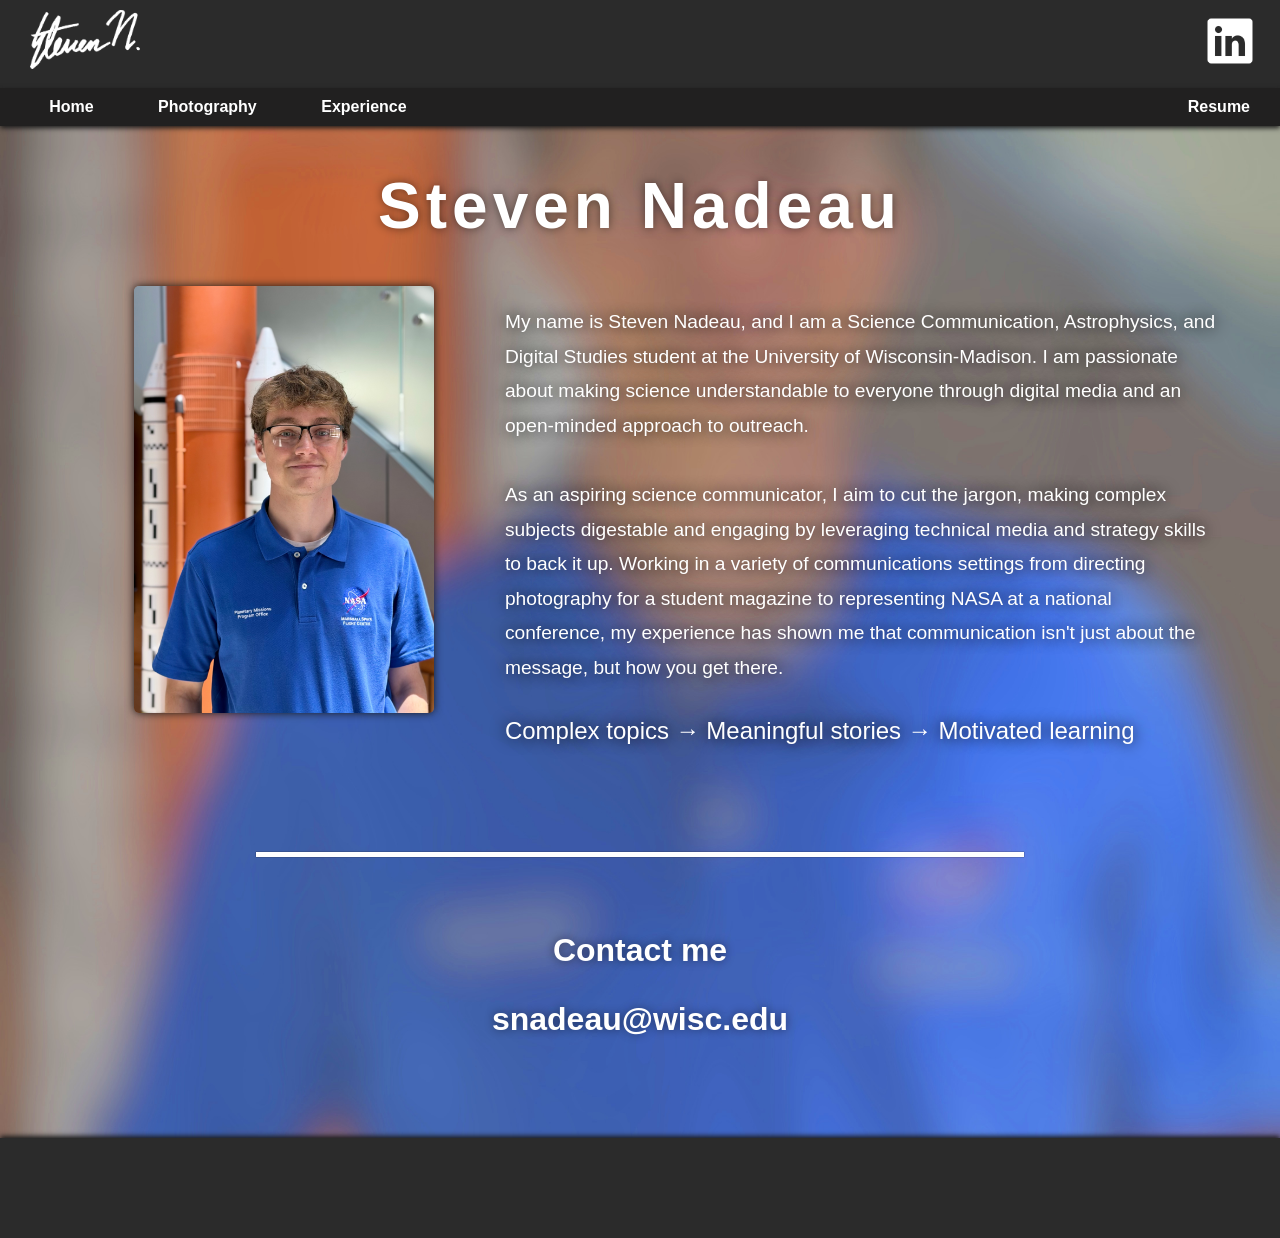
==== commit 6233267b: "Add files via upload small change to index" ====
--- a/index.html
+++ b/index.html
@@ -1,68 +1,69 @@
-<!doctype html>
-<html>
-<head>
-<meta charset="utf-8">
-<title>Index</title>
-<link href="css/stylesheet.css" type="text/css" rel="stylesheet"/>
-<!--Get font from Google-->
-</head>
-
-<body class="page_home">
-<!--Navbar-->
-<div class="nav_top_bar">
-
-	<div class="nav_top_buttons">
-		<ul>
-			<li><a href="https://www.linkedin.com/in/steven-a-nadeau" target="_blank"><img src="images/logo_linkedin.png" alt="Linkedin logo link"/></a></li>
-		</ul>
-	</div>
-	<div class="nav_top_logo glow_orange">
-		<img src="images/signature.png" alt="Steven's signature"/>
-	</div>
-</div>
-	
-	<div class="nav" style="display: flex; justify-content: space-between;"> 
-		<ul style="text-align: left">
-			<li><a href="index.html">Home</a></li>
-			<li><a href="page_gallery_photo.html">Photography</a></li>
-			<li><a href="page_experience.html">Experience</a></li>
-		</ul>
-		<ul style="text-align: right; ">
-			<li><a href="page_resume.html">Resume</a></li>
-		</ul>
-	</div>
-
-<div class="header">
-	<h1 style="text-shadow: 0px 0px 10px rgba(0, 0, 1, 0.496);
-">Steven Nadeau</h1>
-</div>
-
-<div class="hero">
-	<div class="frontpage_images">
-		<img src="images/pic_steven.jpg" alt="Picture of Steven"/>
-	</div>
-		
-	<div class="about fade">
-		<p>
-			My name is Steven Nadeau, and I am a Science Communication, Astrophysics, and Digital Studies student at the University of Wisconsin-Madison.
-			I am passionate about making science understandable to everyone through digital media and an open-minded approach to outreach.
-			As an aspiring science communicator, I aim to cut the jargon, making complex subjects not only digestable and engaging by leveraging technical media and strategy skills to back it up.
-			Working in a variety of communications settings from directing photography for a student magazine to representing NASA at a national conference, my experience has shown me that communication isn't just about the message, but how you get there.
-		</p>
-		<p style="font-size: 1.5rem">
-			Complex topics → Meaningful stories → Motivated learning
-		</p>
-	</div>
-</div>
-
-<div class="divider_white fade"></div>
-
-<div class="header fade">
-	<h3 style="text-shadow: 0px 0px 10px rgba(0, 0, 1, 0.496)">Contact me</h1>
-    <h3 style="text-shadow: 0px 0px 10px rgba(0, 0, 1, 0.496)">snadeau@wisc.edu</h3>
-</div>
-
-<div class="footer"></div>
-</body>
-
-</html>
+<!doctype html>
+<html>
+<head>
+<meta charset="utf-8">
+<title>Steven Nadeau</title>
+<link href="css/stylesheet.css" type="text/css" rel="stylesheet"/>
+<!--Get font from Google-->
+</head>
+
+<body class="page_home">
+<!--Navbar-->
+<div class="nav_top_bar">
+
+	<div class="nav_top_buttons">
+		<ul>
+			<li><a href="https://www.linkedin.com/in/steven-a-nadeau" target="_blank"><img src="images/logo_linkedin.png" alt="Linkedin logo link"/></a></li>
+		</ul>
+	</div>
+	<div class="nav_top_logo glow_orange">
+		<img src="images/signature.png" alt="Steven's signature"/>
+	</div>
+</div>
+	
+	<div class="nav" style="display: flex; justify-content: space-between;"> 
+		<ul style="text-align: left">
+			<li><a href="index.html">Home</a></li>
+			<li><a href="page_gallery_photo.html">Photography</a></li>
+			<li><a href="page_experience.html">Experience</a></li>
+		</ul>
+		<ul style="text-align: right; ">
+			<li><a href="page_resume.html">Resume</a></li>
+		</ul>
+	</div>
+
+<div class="header">
+	<h1 style="text-shadow: 0px 0px 10px rgba(0, 0, 1, 0.496);
+">Steven Nadeau</h1>
+</div>
+
+<div class="hero">
+	<div class="frontpage_images">
+		<img src="images/pic_steven.jpg" alt="Picture of Steven"/>
+	</div>
+		
+	<div class="about fade">
+		<p>
+			My name is Steven Nadeau, and I am a Science Communication, Astrophysics, and Digital Studies student at the University of Wisconsin-Madison.
+			I am passionate about making science understandable to everyone through digital media and an open-minded approach to outreach.
+			<br><br>
+			As an aspiring science communicator, I aim to cut the jargon, making complex subjects digestable and engaging by leveraging technical media and strategy skills to back it up.
+			Working in a variety of communications settings from directing photography for a student magazine to representing NASA at a national conference, my experience has shown me that communication isn't just about the message, but how you get there.
+		</p>
+		<p style="font-size: 1.5rem">
+			Complex topics → Meaningful stories → Motivated learning
+		</p>
+	</div>
+</div>
+
+<div class="divider_white fade"></div>
+
+<div class="header fade">
+	<h3 style="text-shadow: 0px 0px 10px rgba(0, 0, 1, 0.496)">Contact me</h1>
+    <h3 style="text-shadow: 0px 0px 10px rgba(0, 0, 1, 0.496)">snadeau@wisc.edu</h3>
+</div>
+
+<div class="footer"></div>
+</body>
+
+</html>
